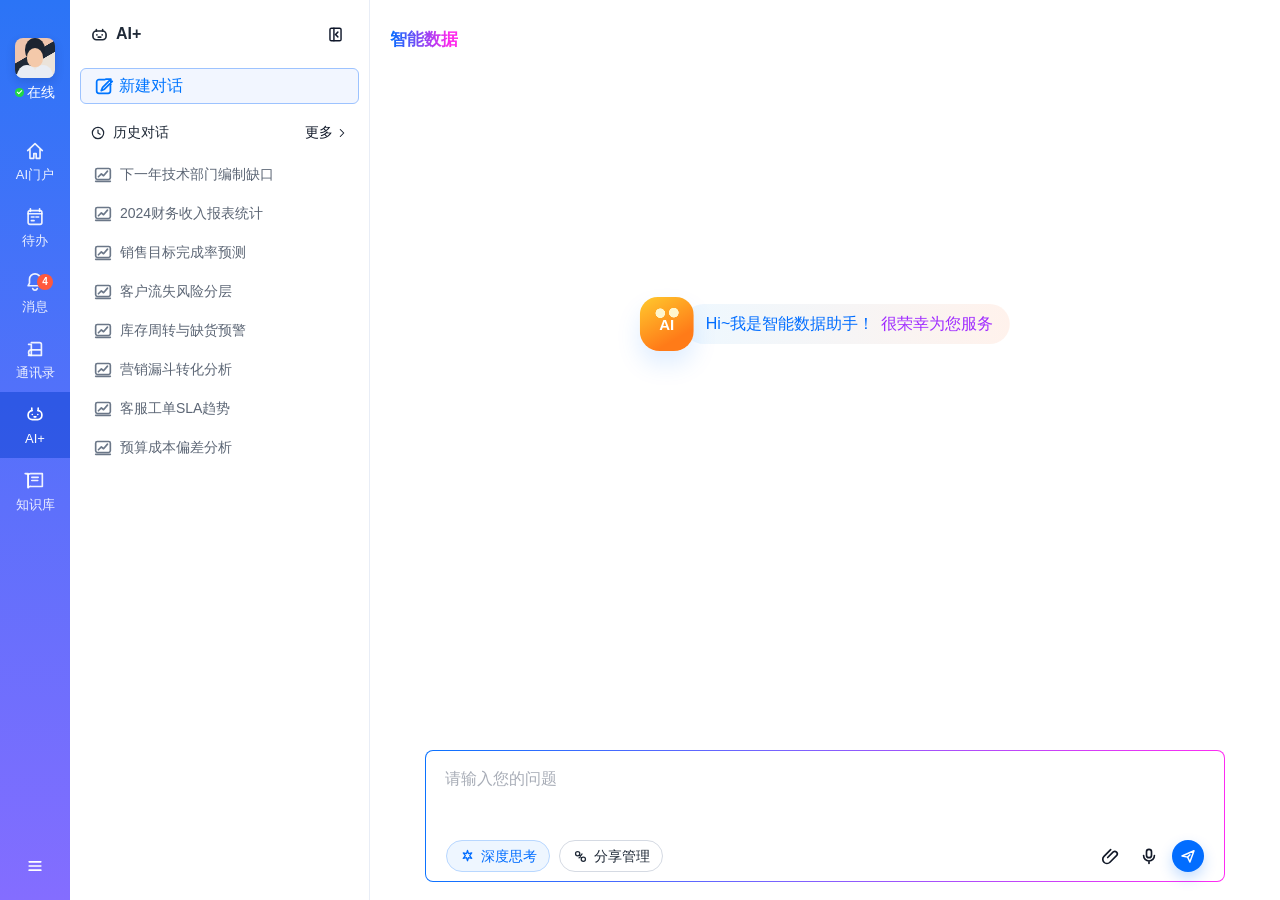
==== index.html @ 9df99fa8 "Add root thinking delay" ====
<!doctype html>
<html lang="zh-CN">
  <head>
    <meta charset="UTF-8" />
    <meta name="viewport" content="width=device-width, initial-scale=1.0" />
    <title>AI+ 智能数据</title>
    <link rel="stylesheet" href="./styles.css?v=20260727-5" />
  </head>
  <body>
    <div class="app">
      <aside class="rail" aria-label="主导航">
        <div class="profile">
          <div class="avatar">
            <span></span>
          </div>
          <div class="online"><i></i>在线</div>
        </div>

        <nav class="rail-nav">
          <a href="#" class="rail-item">
            <svg viewBox="0 0 24 24" aria-hidden="true">
              <path d="M4 11.5 12 4l8 7.5" />
              <path d="M6.5 10.5V20h4.2v-5.2h2.6V20h4.2v-9.5" />
            </svg>
            <span>AI门户</span>
          </a>
          <a href="#" class="rail-item">
            <svg viewBox="0 0 24 24" aria-hidden="true">
              <path d="M7 3v3M17 3v3M4.5 8.5h15" />
              <rect x="4.5" y="5" width="15" height="15" rx="2" />
              <path d="M8 12h3M13 12h3M8 16h3" />
            </svg>
            <span>待办</span>
          </a>
          <a href="#" class="rail-item has-badge">
            <svg viewBox="0 0 24 24" aria-hidden="true">
              <path d="M18 8a6 6 0 0 0-12 0v4.2L4.5 15h15L18 12.2V8Z" />
              <path d="M9.5 18a2.6 2.6 0 0 0 5 0" />
            </svg>
            <b>4</b>
            <span>消息</span>
          </a>
          <a href="#" class="rail-item">
            <svg viewBox="0 0 24 24" aria-hidden="true">
              <path d="M8 5h9a2 2 0 0 1 2 2v12H8a3 3 0 0 1 0-6h11" />
              <path d="M5 7h3v12H5" />
            </svg>
            <span>通讯录</span>
          </a>
          <a href="#" class="rail-item active">
            <svg viewBox="0 0 24 24" aria-hidden="true">
              <path d="M9 7.2a4.5 4.5 0 0 0-4.5 4.5v.8A4.5 4.5 0 0 0 9 17h6a4.5 4.5 0 0 0 4.5-4.5v-.8A4.5 4.5 0 0 0 15 7.2" />
              <path d="M8.5 6V4.5M15.5 6V4.5M9 11.5h.1M15 11.5h.1M11 14h2" />
            </svg>
            <span>AI+</span>
          </a>
          <a href="#" class="rail-item">
            <svg viewBox="0 0 24 24" aria-hidden="true">
              <path d="M4.5 5.2A3.2 3.2 0 0 1 7.7 4H20v14H7.7a3.2 3.2 0 0 0-3.2 1.2V5.2Z" />
              <path d="M4.5 5.2A3.2 3.2 0 0 0 1.3 4H4.5v15.2" />
              <path d="M8.5 8h7M8.5 11.5H15" />
            </svg>
            <span>知识库</span>
          </a>
        </nav>

        <button class="rail-menu" aria-label="更多菜单">
          <svg viewBox="0 0 24 24" aria-hidden="true">
            <path d="M5 7h14M5 12h14M5 17h14" />
          </svg>
        </button>
      </aside>

      <aside class="panel" aria-label="AI+ 历史对话">
        <header class="panel-header">
          <div class="brand">
            <svg viewBox="0 0 24 24" aria-hidden="true">
              <path d="M8.4 8.2V6.5M15.6 8.2V6.5" />
              <rect x="4.5" y="8" width="15" height="10" rx="4" />
              <path d="M9 12.5h.1M15 12.5h.1M10.5 15h3" />
            </svg>
            <span>AI+</span>
          </div>
          <button class="collapse" aria-label="收起侧栏">
            <svg viewBox="0 0 24 24" aria-hidden="true">
              <rect x="5" y="4" width="14" height="16" rx="1.8" />
              <path d="M10 4v16M15 9l-3 3 3 3" />
            </svg>
          </button>
        </header>

        <button class="new-chat" id="newChat">
          <svg viewBox="0 0 24 24" aria-hidden="true">
            <path d="M13 5H6.5A2.5 2.5 0 0 0 4 7.5v10A2.5 2.5 0 0 0 6.5 20h10a2.5 2.5 0 0 0 2.5-2.5V11" />
            <path d="M14 4.5h5.5V10M19 5l-8.5 8.5L9 17l3.5-1.5L21 7" />
          </svg>
          新建对话
        </button>

        <section class="history">
          <header>
            <div>
              <svg viewBox="0 0 24 24" aria-hidden="true">
                <circle cx="12" cy="12" r="8.5" />
                <path d="M12 7.5V12l3 2" />
              </svg>
              <span>历史对话</span>
            </div>
            <a href="#">更多<svg viewBox="0 0 24 24" aria-hidden="true"><path d="m9 6 6 6-6 6" /></svg></a>
          </header>
          <div class="history-list" id="historyList">
            <a href="#" class="history-item" data-query="下一年技术部门编制缺口预测">
              <svg viewBox="0 0 24 24" aria-hidden="true"><rect x="4" y="6" width="16" height="12" rx="1.8" /><path d="M7 15l3.2-3.1 2.4 2 4.3-5M4 20h16" /></svg>
              下一年技术部门编制缺口
            </a>
            <a href="#" class="history-item" data-query="2024财务收入报表统计">
              <svg viewBox="0 0 24 24" aria-hidden="true"><rect x="4" y="6" width="16" height="12" rx="1.8" /><path d="M7 15l3.2-3.1 2.4 2 4.3-5M4 20h16" /></svg>
              2024财务收入报表统计
            </a>
            <a href="#" class="history-item" data-query="销售目标完成率预测">
              <svg viewBox="0 0 24 24" aria-hidden="true"><rect x="4" y="6" width="16" height="12" rx="1.8" /><path d="M7 15l3.2-3.1 2.4 2 4.3-5M4 20h16" /></svg>
              销售目标完成率预测
            </a>
            <a href="#" class="history-item" data-query="客户流失风险分层">
              <svg viewBox="0 0 24 24" aria-hidden="true"><rect x="4" y="6" width="16" height="12" rx="1.8" /><path d="M7 15l3.2-3.1 2.4 2 4.3-5M4 20h16" /></svg>
              客户流失风险分层
            </a>
            <a href="#" class="history-item" data-query="库存周转与缺货预警">
              <svg viewBox="0 0 24 24" aria-hidden="true"><rect x="4" y="6" width="16" height="12" rx="1.8" /><path d="M7 15l3.2-3.1 2.4 2 4.3-5M4 20h16" /></svg>
              库存周转与缺货预警
            </a>
            <a href="#" class="history-item" data-query="营销漏斗转化分析">
              <svg viewBox="0 0 24 24" aria-hidden="true"><rect x="4" y="6" width="16" height="12" rx="1.8" /><path d="M7 15l3.2-3.1 2.4 2 4.3-5M4 20h16" /></svg>
              营销漏斗转化分析
            </a>
            <a href="#" class="history-item" data-query="客服工单SLA趋势">
              <svg viewBox="0 0 24 24" aria-hidden="true"><rect x="4" y="6" width="16" height="12" rx="1.8" /><path d="M7 15l3.2-3.1 2.4 2 4.3-5M4 20h16" /></svg>
              客服工单SLA趋势
            </a>
            <a href="#" class="history-item" data-query="预算成本偏差分析">
              <svg viewBox="0 0 24 24" aria-hidden="true"><rect x="4" y="6" width="16" height="12" rx="1.8" /><path d="M7 15l3.2-3.1 2.4 2 4.3-5M4 20h16" /></svg>
              预算成本偏差分析
            </a>
          </div>
        </section>
      </aside>

      <main class="main" id="main">
        <h1>智能数据</h1>

        <section class="greeting" id="greeting" aria-label="欢迎语">
          <div class="mascot">AI</div>
          <div class="greet-bubble">
            <span>Hi~我是智能数据助手！</span>
            <em>很荣幸为您服务</em>
          </div>
        </section>

        <section class="chat-view" id="chatView" aria-live="polite"></section>

        <section class="workspace" id="workspace" aria-label="对话区">
          <div class="search-panel" id="searchPanel" hidden>
            <header>
              <span>相关问题</span>
              <small>选择一个问题开始分析</small>
            </header>
            <div class="search-results" id="searchResults"></div>
          </div>

          <form class="composer" id="composerForm">
            <textarea id="questionInput" aria-label="输入您的问题" placeholder="请输入您的问题"></textarea>
            <div class="composer-footer">
              <div class="mode-group">
                <button type="button" class="pill active-pill">
                  <svg viewBox="0 0 24 24" aria-hidden="true">
                    <path d="M12 3.5 13.4 8l4.6-1-3 3.8 3 3.8-4.6-1L12 18l-1.4-4.4-4.6 1 3-3.8-3-3.8 4.6 1L12 3.5Z" />
                  </svg>
                  深度思考
                </button>
                <button type="button" class="pill">
                  <svg viewBox="0 0 24 24" aria-hidden="true">
                    <circle cx="8" cy="8" r="3" />
                    <circle cx="16" cy="16" r="3" />
                    <path d="M10.4 10.3 13.6 13.7M14.2 8.4 10 14" />
                  </svg>
                  分享管理
                </button>
              </div>
              <div class="action-group">
                <button type="button" class="icon-button" title="添加附件" aria-label="添加附件">
                  <svg viewBox="0 0 24 24" aria-hidden="true">
                    <path d="m9.2 13.8 6.7-6.7a3 3 0 0 1 4.2 4.2l-8.2 8.2a5 5 0 0 1-7.1-7.1l8-8" />
                  </svg>
                </button>
                <button type="button" class="icon-button" title="语音输入" aria-label="语音输入">
                  <svg viewBox="0 0 24 24" aria-hidden="true">
                    <rect x="9" y="4" width="6" height="10" rx="3" />
                    <path d="M5.5 11.5a6.5 6.5 0 0 0 13 0M12 18v3" />
                  </svg>
                </button>
                <button type="submit" class="send" id="sendButton" title="发送" aria-label="发送">
                  <svg viewBox="0 0 24 24" aria-hidden="true">
                    <path d="m4 12 16-7-5.5 15-3-6.5L4 12Z" />
                    <path d="m11.5 13.5 3-3" />
                  </svg>
                </button>
              </div>
            </div>
          </form>
        </section>
      </main>
    </div>

    <script>
      window.aiDemoThinkingEnabled = true;
      window.aiDemoThinkingMinMs = 5000;
      window.aiDemoThinkingMaxMs = 15000;
    </script>
    <script src="./script.js?v=20260728-thinking"></script>
  </body>
</html>
---- styles.css ----
:root {
  --blue: #0877ff;
  --blue-strong: #026dff;
  --teal: #19c5c7;
  --ink: #111827;
  --muted: #667085;
  --line: #e8edf6;
  --soft: #f4f6fa;
  --panel: #ffffff;
}

* {
  box-sizing: border-box;
}

html,
body {
  width: 100%;
  min-width: 320px;
  height: 100%;
  margin: 0;
}

body {
  color: var(--ink);
  font-family:
    "Microsoft YaHei",
    "PingFang SC",
    "Helvetica Neue",
    Arial,
    sans-serif;
  background: #ffffff;
}

button,
a,
textarea {
  font: inherit;
}

button,
a {
  -webkit-tap-highlight-color: transparent;
}

button {
  border: 0;
  cursor: pointer;
}

a {
  color: inherit;
  text-decoration: none;
}

svg {
  width: 20px;
  height: 20px;
  display: block;
  fill: none;
  stroke: currentColor;
  stroke-width: 2;
  stroke-linecap: round;
  stroke-linejoin: round;
}

.app {
  width: 100%;
  height: 100vh;
  min-height: 720px;
  display: flex;
  overflow: hidden;
  background: #ffffff;
}

.rail {
  width: 70px;
  height: 100%;
  flex: 0 0 70px;
  display: flex;
  flex-direction: column;
  align-items: center;
  position: relative;
  color: #ffffff;
  background: linear-gradient(180deg, #2b74f6 0%, #846dff 100%);
}

.profile {
  width: 100%;
  padding-top: 38px;
  display: grid;
  justify-items: center;
  gap: 4px;
}

.avatar {
  width: 40px;
  height: 40px;
  border-radius: 8px;
  overflow: hidden;
  position: relative;
  background:
    radial-gradient(circle at 50% 28%, #ffe2c8 0 13%, transparent 14%),
    radial-gradient(circle at 50% 36%, #20222a 0 19%, transparent 20%),
    linear-gradient(150deg, #f0c5ad 0 40%, #1f2937 41% 58%, #ebe3da 59% 100%);
  box-shadow: 0 4px 10px rgba(2, 24, 72, 0.16);
}

.avatar span {
  width: 16px;
  height: 19px;
  border-radius: 50% 50% 45% 45%;
  display: block;
  position: absolute;
  left: 12px;
  top: 10px;
  background: #f4c9aa;
  box-shadow:
    0 -8px 0 2px #1d2430,
    -8px 19px 0 2px #e9edf4,
    8px 19px 0 2px #e9edf4;
}

.online {
  min-width: 48px;
  display: flex;
  align-items: center;
  justify-content: center;
  gap: 3px;
  font-size: 14px;
  line-height: 20px;
}

.online i {
  width: 9px;
  height: 9px;
  border-radius: 50%;
  display: inline-block;
  background: #20d844;
  position: relative;
}

.online i::after {
  content: "";
  width: 4px;
  height: 2px;
  border-left: 1.5px solid #ffffff;
  border-bottom: 1.5px solid #ffffff;
  position: absolute;
  left: 2px;
  top: 2.5px;
  transform: rotate(-45deg);
}

.rail-nav {
  width: 100%;
  margin-top: 26px;
}

.rail-item {
  width: 70px;
  height: 66px;
  display: flex;
  flex-direction: column;
  align-items: center;
  justify-content: center;
  gap: 4px;
  position: relative;
  color: rgba(255, 255, 255, 0.9);
  font-size: 13px;
  line-height: 17px;
}

.rail-item svg {
  width: 22px;
  height: 22px;
  stroke-width: 1.8;
}

.rail-item.active {
  color: #ffffff;
  background: rgba(18, 71, 214, 0.56);
}

.rail-item b {
  min-width: 16px;
  height: 16px;
  padding: 0 4px;
  border-radius: 999px;
  display: grid;
  place-items: center;
  position: absolute;
  top: 14px;
  right: 17px;
  color: #ffffff;
  font-size: 10px;
  line-height: 16px;
  background: #ff593d;
}

.rail-menu {
  width: 42px;
  height: 42px;
  margin-top: auto;
  margin-bottom: 13px;
  display: grid;
  place-items: center;
  color: #ffffff;
  background: transparent;
  border-radius: 10px;
}

.rail-menu:hover {
  background: rgba(255, 255, 255, 0.12);
}

.panel {
  width: 300px;
  height: 100%;
  flex: 0 0 300px;
  color: #1f2937;
  background: var(--panel);
  border-right: 1px solid var(--line);
}

.panel-header {
  height: 68px;
  padding: 0 19px;
  display: flex;
  align-items: center;
  justify-content: space-between;
}

.brand {
  display: flex;
  align-items: center;
  gap: 6px;
  font-size: 16px;
  font-weight: 600;
}

.brand svg {
  width: 21px;
  height: 21px;
  stroke-width: 1.9;
}

.collapse {
  width: 30px;
  height: 30px;
  display: grid;
  place-items: center;
  color: #0f172a;
  background: transparent;
  border-radius: 7px;
}

.collapse:hover {
  background: #f4f7fb;
}

.collapse svg {
  width: 19px;
  height: 19px;
  stroke-width: 1.8;
}

.new-chat {
  width: calc(100% - 20px);
  height: 36px;
  margin: 0 10px 16px;
  padding: 0 12px;
  display: flex;
  align-items: center;
  gap: 4px;
  color: #0075ff;
  background: #f2f6ff;
  border: 1px solid #9dc3ff;
  border-radius: 6px;
  text-align: left;
}

.new-chat svg {
  width: 22px;
  height: 22px;
  stroke-width: 1.9;
}

.feature-list {
  padding: 0 10px 15px;
}

.feature-item,
.history-item {
  min-height: 38px;
  padding: 0 12px;
  display: flex;
  align-items: center;
  gap: 6px;
  color: #202938;
  border-radius: 7px;
  font-size: 14px;
  line-height: 20px;
}

.feature-item + .feature-item {
  margin-top: 1px;
}

.feature-item svg,
.history-item svg {
  width: 22px;
  height: 22px;
  flex: 0 0 22px;
  color: #1f2937;
  stroke-width: 1.8;
}

.feature-item.selected {
  background: #eef0f5;
}

.history {
  height: calc(100% - 118px);
  padding: 0 10px 0;
  overflow: hidden;
}

.history header {
  height: 25px;
  margin: 0 10px 10px;
  display: flex;
  align-items: center;
  justify-content: space-between;
  font-size: 14px;
}

.history header div,
.history header a {
  display: flex;
  align-items: center;
  gap: 7px;
}

.history header svg {
  width: 16px;
  height: 16px;
  stroke-width: 1.8;
}

.history header a {
  gap: 2px;
  color: #101828;
}

.history header a svg {
  width: 14px;
  height: 14px;
}

.history-item {
  min-height: 38px;
  color: #5c6675;
}

.history-item span {
  min-width: 0;
  overflow: hidden;
  text-overflow: ellipsis;
  white-space: nowrap;
}

.history-list {
  height: calc(100% - 35px);
  display: grid;
  align-content: start;
  gap: 1px;
  overflow: auto;
  padding-right: 2px;
}

.history-item svg {
  color: #6b7788;
}

.history-item:hover,
.feature-item:hover {
  background: #f4f6fa;
}

.history-item.active {
  color: #202938;
  background: #eef0f5;
}

.history-item.active svg {
  color: #1f2937;
}

.main {
  min-width: 0;
  flex: 1;
  height: 100%;
  position: relative;
  overflow: hidden;
  background: #ffffff;
}

.main.has-answer {
  overflow-y: auto;
}

.main h1 {
  margin: 28px 0 0 20px;
  display: inline-block;
  font-size: 17px;
  font-weight: 600;
  line-height: 24px;
  letter-spacing: 0;
  color: transparent;
  background: linear-gradient(90deg, #006dff 0%, #ff28ec 88%);
  background-clip: text;
  -webkit-background-clip: text;
}

.greeting {
  width: max-content;
  max-width: min(92%, 560px);
  height: 58px;
  display: flex;
  align-items: center;
  justify-content: center;
  position: absolute;
  left: 50%;
  top: 36%;
  transform: translate(-50%, -50%);
}

.has-answer .greeting {
  display: none;
}

.mascot {
  width: 54px;
  height: 54px;
  margin-right: -10px;
  display: grid;
  place-items: center;
  z-index: 1;
  color: #ffffff;
  font-size: 15px;
  font-weight: 800;
  letter-spacing: 0;
  border-radius: 18px 18px 20px 20px;
  background:
    radial-gradient(circle at 38% 30%, #fff6ce 0 9%, transparent 10%),
    radial-gradient(circle at 63% 29%, #fff6ce 0 9%, transparent 10%),
    linear-gradient(150deg, #ffca2e 0%, #ff7b18 74%);
  box-shadow: 0 13px 24px rgba(0, 117, 255, 0.13);
}

.greet-bubble {
  height: 40px;
  padding: 0 17px 0 22px;
  display: flex;
  align-items: center;
  white-space: nowrap;
  color: #006dff;
  font-size: 16px;
  line-height: 40px;
  border-radius: 999px;
  background: linear-gradient(90deg, #eef8ff 0%, #fff2ec 100%);
}

.greet-bubble span {
  color: #006dff;
}

.greet-bubble em {
  margin-left: 7px;
  font-style: normal;
  color: #a02cff;
}

.workspace {
  width: min(800px, calc(100% - 64px));
  position: absolute;
  left: 50%;
  bottom: 18px;
  transform: translateX(-50%);
}

.has-answer .workspace {
  position: relative;
  left: auto;
  bottom: auto;
  transform: none;
  margin: 24px auto 18px;
}

.composer {
  height: 132px;
  padding: 1px;
  border-radius: 8px;
  background: linear-gradient(92deg, #0a72ff 0%, #7a63ff 45%, #ff2bf3 100%);
}

.has-answer .composer {
  background: #d8dee8;
}

.composer textarea {
  width: 100%;
  height: 80px;
  padding: 16px 19px 5px;
  display: block;
  color: #1f2937;
  font-size: 16px;
  line-height: 24px;
  resize: none;
  outline: none;
  border: 0;
  border-radius: 7px 7px 0 0;
  background: #ffffff;
}

.composer textarea::placeholder {
  color: #a8adb7;
}

.composer-footer {
  height: 50px;
  padding: 0 20px;
  display: flex;
  align-items: center;
  justify-content: space-between;
  background: #ffffff;
  border-radius: 0 0 7px 7px;
}

.mode-group,
.action-group {
  display: flex;
  align-items: center;
}

.mode-group {
  gap: 9px;
}

.action-group {
  gap: 15px;
}

.pill {
  height: 32px;
  padding: 0 12px;
  display: inline-flex;
  align-items: center;
  gap: 5px;
  color: #1f2937;
  font-size: 14px;
  line-height: 30px;
  background: #ffffff;
  border: 1px solid #d5dae3;
  border-radius: 999px;
}

.pill svg {
  width: 17px;
  height: 17px;
  stroke-width: 1.8;
}

.active-pill {
  color: var(--blue-strong);
  background: #eef6ff;
  border-color: #b8d7ff;
}

.icon-button,
.send {
  display: grid;
  place-items: center;
  color: #111827;
  background: transparent;
}

.icon-button {
  width: 24px;
  height: 24px;
}

.icon-button svg {
  width: 20px;
  height: 20px;
  stroke-width: 2;
}

.send {
  width: 32px;
  height: 32px;
  color: #ffffff;
  border-radius: 50%;
  background: var(--blue-strong);
  box-shadow: 0 6px 14px rgba(0, 111, 255, 0.24);
}

.send.is-muted {
  background: #d7d7d7;
  box-shadow: none;
}

.send svg {
  width: 18px;
  height: 18px;
  stroke-width: 2;
}

.search-panel {
  margin-bottom: 12px;
  padding: 14px 16px;
  background: #ffffff;
  border: 1px solid #dfe5ef;
  border-radius: 8px;
  box-shadow: 0 8px 24px rgba(15, 23, 42, 0.11);
}

.search-panel header {
  display: flex;
  align-items: center;
  justify-content: space-between;
  gap: 16px;
  margin-bottom: 10px;
}

.search-panel header span {
  font-size: 15px;
  font-weight: 600;
}

.search-panel header small {
  color: var(--muted);
  font-size: 13px;
}

.search-results {
  display: grid;
  gap: 8px;
}

.search-option {
  width: 100%;
  min-height: 56px;
  padding: 9px 12px;
  display: grid;
  gap: 4px;
  color: #263244;
  text-align: left;
  background: #f9fbfe;
  border: 1px solid transparent;
  border-radius: 7px;
}

.search-option:hover {
  color: var(--blue);
  background: #f2f7ff;
  border-color: #bcd8ff;
}

.search-option span {
  font-size: 15px;
  line-height: 22px;
}

.search-option small {
  color: #7b8494;
  font-size: 12px;
  line-height: 18px;
}

.chat-view {
  width: min(800px, calc(100% - 64px));
  margin: 7px auto 0;
  display: none;
}

.has-answer .chat-view {
  display: block;
}

.answer-page {
  padding-top: 6px;
}

.answer-page + .answer-page {
  margin-top: 32px;
  padding-top: 30px;
  border-top: 1px solid #edf1f7;
}

.query-row {
  min-height: 42px;
  display: flex;
  justify-content: flex-end;
  margin-bottom: 38px;
}

.user-query {
  max-width: 520px;
  padding: 10px 16px;
  color: #1f2937;
  font-size: 16px;
  line-height: 22px;
  background: #f1f3f7;
  border-radius: 8px;
}

.thinking-page .query-row {
  margin-bottom: 18px;
}

.thinking-card {
  width: min(640px, 100%);
  padding: 18px 20px;
  color: #344054;
  background: #f8fbff;
  border: 1px solid #dbe7ff;
  border-radius: 8px;
}

.thinking-title {
  display: flex;
  align-items: center;
  gap: 6px;
  color: #0f172a;
  font-size: 16px;
  font-weight: 500;
  line-height: 24px;
}

.thinking-title i {
  width: 6px;
  height: 6px;
  display: inline-block;
  background: var(--blue);
  border-radius: 50%;
  animation: thinkingPulse 1.1s infinite ease-in-out;
}

.thinking-title i:nth-of-type(2) {
  animation-delay: 0.16s;
}

.thinking-title i:nth-of-type(3) {
  animation-delay: 0.32s;
}

.thinking-card ol {
  margin: 12px 0 0;
  padding-left: 20px;
}

.thinking-card li {
  color: #526071;
  font-size: 14px;
  line-height: 1.7;
}

@keyframes thinkingPulse {
  0%,
  80%,
  100% {
    opacity: 0.35;
    transform: translateY(0);
  }

  40% {
    opacity: 1;
    transform: translateY(-2px);
  }
}

.answer-content {
  color: #101828;
}

.answer-content h2 {
  margin: 0 0 22px;
  font-size: 18px;
  font-weight: 500;
  line-height: 28px;
  letter-spacing: 0;
}

.meta-row {
  display: flex;
  flex-wrap: wrap;
  align-items: center;
  gap: 36px;
  color: #344054;
  font-size: 15px;
  line-height: 22px;
}

.meta-row strong {
  color: #0f172a;
  font-weight: 600;
}

.answer-divider {
  height: 1px;
  margin: 18px 0 17px;
  background: #d7dde8;
}

.answer-content h3 {
  margin: 20px 0 10px;
  font-size: 16px;
  font-weight: 600;
  line-height: 24px;
  letter-spacing: 0;
}

.answer-content p,
.answer-content li {
  color: #111827;
  font-size: 16px;
  line-height: 1.65;
}

.answer-content p {
  margin: 0;
}

.answer-content ul {
  margin: 0;
  padding-left: 20px;
}

.answer-content li + li {
  margin-top: 8px;
}

.chart-card {
  overflow: hidden;
  background: #ffffff;
  border: 1px solid #e5eaf2;
  border-radius: 6px;
}

.chart-toolbar {
  height: 38px;
  padding: 0 11px;
  display: flex;
  align-items: center;
  justify-content: space-between;
  background: #f5f7fb;
}

.chart-tabs {
  display: flex;
  align-items: center;
  gap: 7px;
}

.chart-tab,
.chart-expand {
  width: 22px;
  height: 22px;
  display: grid;
  place-items: center;
  color: #111827;
  background: transparent;
  border-radius: 4px;
}

.chart-tab:hover,
.chart-tab.active {
  color: var(--blue);
  background: #e8f1ff;
}

.chart-tab svg,
.chart-expand svg {
  width: 18px;
  height: 18px;
  stroke-width: 1.8;
}

.chart-body {
  height: 286px;
  padding: 22px 22px 18px 20px;
  background: #ffffff;
}

.metric-grid {
  margin: 18px 0 18px;
  display: grid;
  grid-template-columns: repeat(4, minmax(0, 1fr));
  gap: 10px;
}

.metric-card {
  min-height: 74px;
  padding: 12px 13px;
  display: grid;
  align-content: center;
  gap: 3px;
  background: #f8fbff;
  border: 1px solid #e7edf6;
  border-radius: 7px;
}

.metric-card span {
  color: #667085;
  font-size: 13px;
  line-height: 18px;
}

.metric-card strong {
  color: #0f172a;
  font-size: 22px;
  font-weight: 600;
  line-height: 26px;
}

.metric-card em {
  min-width: 0;
  overflow: hidden;
  color: #7a8494;
  font-size: 12px;
  font-style: normal;
  line-height: 16px;
  text-overflow: ellipsis;
  white-space: nowrap;
}

.bar-chart {
  height: 100%;
  display: grid;
  grid-template-columns: 38px 1fr;
}

.y-axis {
  height: 214px;
  display: flex;
  flex-direction: column;
  justify-content: space-between;
  color: #667085;
  font-size: 13px;
  font-weight: 400;
  line-height: 16px;
  text-align: right;
  padding-right: 9px;
}

.bar-plot {
  height: 214px;
  position: relative;
  border-left: 1px solid #e6eaf0;
  border-bottom: 1px solid #e6eaf0;
}

.bar-plot > i {
  height: 1px;
  display: block;
  position: absolute;
  left: 0;
  right: 0;
  background: repeating-linear-gradient(90deg, #e5e8ee 0 4px, transparent 4px 8px);
}

.bar-plot > i:nth-child(1) {
  top: 0;
}

.bar-plot > i:nth-child(2) {
  top: 25%;
}

.bar-plot > i:nth-child(3) {
  top: 50%;
}

.bar-plot > i:nth-child(4) {
  top: 75%;
}

.bar-plot > i:nth-child(5) {
  top: 100%;
}

.bars {
  height: 100%;
  display: grid;
  grid-template-columns: repeat(var(--items, 12), minmax(24px, 1fr));
  align-items: end;
  gap: clamp(8px, 1.15vw, 19px);
  padding: 0 15px;
  position: relative;
  z-index: 1;
}

.bar-item {
  height: 100%;
  min-width: 0;
  display: grid;
  align-items: end;
  justify-items: center;
  grid-template-rows: 1fr 28px;
}

.bar {
  width: 20px;
  min-height: 8px;
  border-radius: 10px 10px 0 0;
}

.bar.teal {
  background: var(--teal);
}

.bar.blue {
  background: var(--blue);
}

.bar-item span {
  color: #5b6472;
  font-size: 13px;
  font-weight: 400;
  line-height: 20px;
  white-space: nowrap;
}

.line-chart,
.line-chart svg {
  width: 100%;
  height: 100%;
}

.line-chart .grid path {
  stroke: #e7ebf2;
  stroke-dasharray: 5 5;
  stroke-width: 1;
}

.line-path {
  fill: none;
  stroke: var(--blue);
  stroke-width: 3;
}

.area-fill {
  fill: rgba(8, 119, 255, 0.12);
  stroke: none;
}

.line-dot {
  fill: #ffffff;
  stroke: var(--teal);
  stroke-width: 3;
}

.line-chart text {
  fill: #667085;
  stroke: none;
  font-size: 12px;
  font-weight: 400;
}

.pie-chart {
  height: 100%;
  display: grid;
  grid-template-columns: 230px 1fr;
  align-items: center;
  gap: 34px;
}

.pie {
  width: 184px;
  height: 184px;
  justify-self: center;
  border-radius: 50%;
  box-shadow: inset 0 0 0 26px #ffffff, 0 10px 24px rgba(15, 23, 42, 0.08);
}

.pie-legend {
  display: grid;
  grid-template-columns: repeat(2, minmax(0, 1fr));
  align-content: center;
  gap: 9px 18px;
  max-height: 100%;
  overflow: auto;
}

.pie-legend div {
  display: grid;
  grid-template-columns: 12px 1fr auto;
  align-items: center;
  gap: 10px;
  color: #344054;
  font-size: 13px;
}

.pie-legend i {
  width: 12px;
  height: 12px;
  border-radius: 3px;
}

.pie-legend strong {
  color: #111827;
  font-weight: 500;
}

.radar-chart {
  height: 100%;
  display: grid;
  grid-template-columns: 310px 1fr;
  align-items: center;
  gap: 24px;
}

.radar-chart svg {
  width: 250px;
  height: 250px;
  justify-self: center;
}

.radar-grid circle,
.radar-grid line {
  fill: none;
  stroke: #dfe6f0;
  stroke-width: 1;
}

.radar-grid text {
  fill: #667085;
  stroke: none;
  font-size: 10.5px;
  font-weight: 400;
}

.radar-area {
  fill: rgba(8, 119, 255, 0.16);
  stroke: #0877ff;
  stroke-width: 2.5;
}

.radar-legend {
  display: grid;
  grid-template-columns: repeat(2, minmax(0, 1fr));
  gap: 10px 18px;
}

.radar-legend div {
  min-height: 30px;
  display: flex;
  align-items: center;
  justify-content: space-between;
  gap: 12px;
  color: #344054;
  font-size: 13px;
  border-bottom: 1px solid #eef2f7;
}

.radar-legend span {
  min-width: 0;
  overflow: hidden;
  text-overflow: ellipsis;
  white-space: nowrap;
}

.radar-legend strong {
  color: #0f172a;
  font-size: 14px;
  font-weight: 500;
}

.data-table {
  height: 100%;
  overflow: auto;
}

.data-table table {
  width: 100%;
  border-collapse: collapse;
  font-size: 14px;
}

.data-table th,
.data-table td {
  padding: 10px 12px;
  text-align: left;
  border-bottom: 1px solid #eef1f6;
}

.data-table th {
  color: #344054;
  background: #f8fafc;
  font-weight: 500;
}

.data-table td {
  color: #1f2937;
}

.guess-panel {
  margin-top: 18px;
  padding: 14px 0 2px;
}

.guess-panel header {
  margin-bottom: 10px;
  color: #344054;
  font-size: 15px;
  font-weight: 600;
}

.guess-list {
  display: flex;
  flex-wrap: wrap;
  gap: 10px;
}

.guess-item {
  min-height: 34px;
  padding: 0 13px;
  color: #006dff;
  background: #f3f8ff;
  border: 1px solid #bfd9ff;
  border-radius: 999px;
  font-size: 14px;
}

.guess-item:hover {
  background: #e9f3ff;
  border-color: #8abfff;
}

.response-actions {
  min-height: 42px;
  margin-top: 14px;
  display: flex;
  align-items: center;
  gap: 12px;
  color: #667085;
}

.response-action {
  width: 22px;
  height: 22px;
  display: grid;
  place-items: center;
  color: #667085;
  background: transparent;
  border-radius: 5px;
}

.response-action:hover {
  color: var(--blue);
  background: #eef6ff;
}

.response-action svg {
  width: 22px;
  height: 22px;
  stroke-width: 1.8;
}

.action-separator {
  width: 1px;
  height: 18px;
  background: #d9dee8;
}

.share-timed {
  height: 28px;
  display: inline-flex;
  align-items: center;
  gap: 4px;
  color: #667085;
  background: transparent;
}

.share-timed svg {
  width: 18px;
  height: 18px;
  stroke-width: 1.8;
}

@media (max-width: 1100px) {
  .panel {
    width: 272px;
    flex-basis: 272px;
  }

  .workspace,
  .chat-view {
    width: min(760px, calc(100% - 44px));
  }
}

@media (max-width: 860px) {
  .app {
    min-height: 640px;
  }

  .panel {
    display: none;
  }

  .main h1 {
    margin-left: 18px;
  }

  .greeting {
    top: 30%;
  }

  .workspace,
  .chat-view {
    width: calc(100% - 32px);
  }

  .meta-row {
    gap: 10px 18px;
  }

  .metric-grid {
    grid-template-columns: repeat(2, minmax(0, 1fr));
  }
}

@media (max-width: 600px) {
  .rail {
    width: 58px;
    flex-basis: 58px;
  }

  .rail-item {
    width: 58px;
    font-size: 12px;
  }

  .rail-item b {
    right: 10px;
  }

  .greeting {
    width: calc(100% - 22px);
    max-width: none;
  }

  .greet-bubble {
    max-width: calc(100% - 40px);
    overflow: hidden;
    font-size: 14px;
    text-overflow: ellipsis;
  }

  .composer-footer {
    padding: 0 12px;
  }

  .pill {
    width: 32px;
    padding: 0;
    justify-content: center;
    font-size: 0;
  }

  .pill svg {
    margin: 0;
  }

  .action-group {
    gap: 10px;
  }

  .search-panel header {
    display: grid;
    gap: 2px;
  }

  .query-row {
    margin-bottom: 24px;
  }

  .answer-content h2 {
    font-size: 17px;
  }

  .answer-content p,
  .answer-content li {
    font-size: 14px;
  }

  .chart-body {
    height: 256px;
    padding: 18px 12px 12px;
  }

  .bars {
    grid-template-columns: repeat(12, minmax(18px, 1fr));
    gap: 7px;
    padding: 0 6px;
  }

  .bar {
    width: 14px;
  }

  .bar-item span {
    font-size: 11px;
  }

  .pie-chart {
    grid-template-columns: 1fr;
    gap: 16px;
  }

  .radar-chart {
    grid-template-columns: 1fr;
    gap: 10px;
  }

  .radar-chart svg {
    width: 210px;
    height: 210px;
  }

  .radar-legend {
    grid-template-columns: 1fr;
  }

  .pie {
    width: 132px;
    height: 132px;
    box-shadow: inset 0 0 0 20px #ffffff, 0 10px 24px rgba(15, 23, 42, 0.08);
  }
}
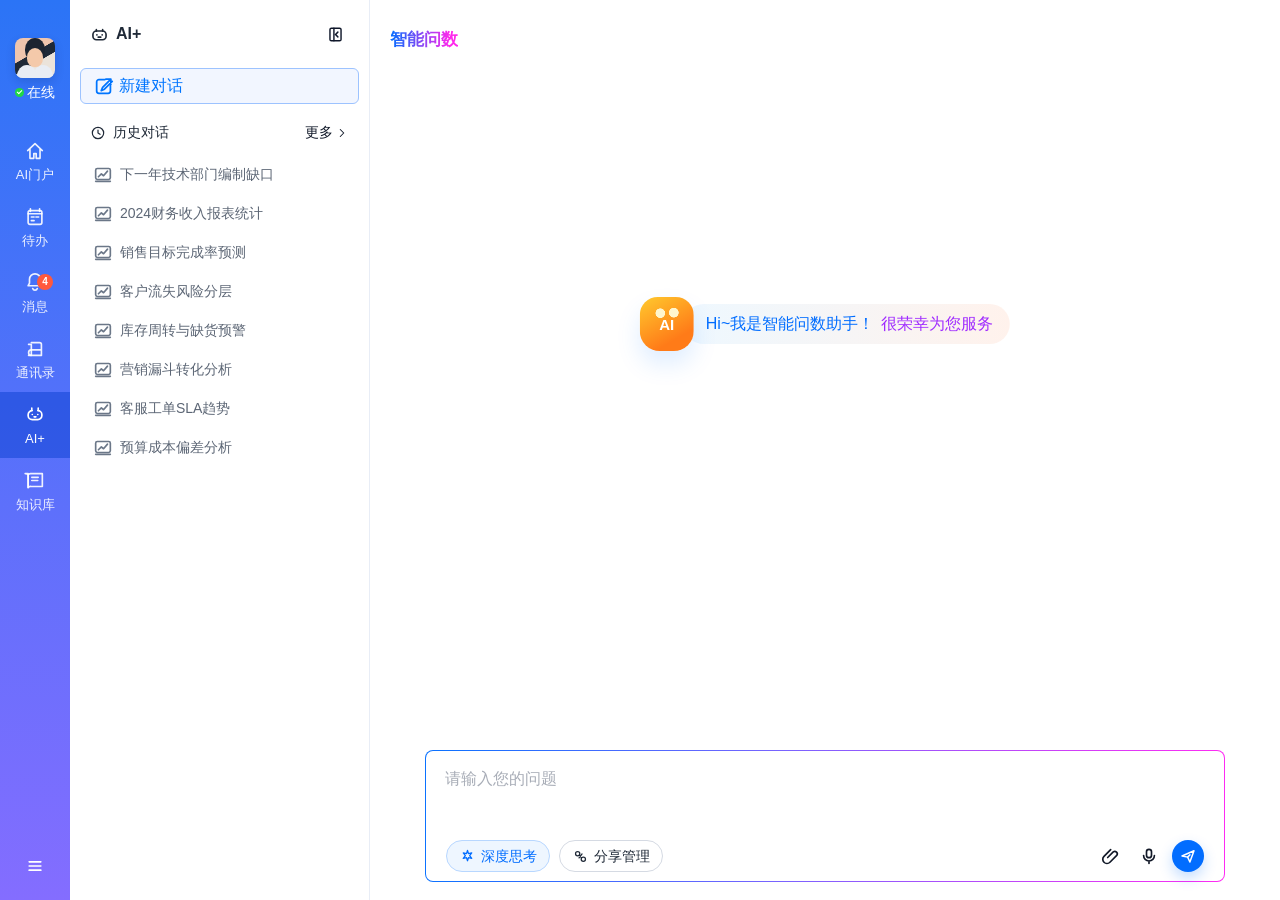
==== commit f91b70d3: "Rename standard title to smart query" ====
--- a/index.html
+++ b/index.html
@@ -3,8 +3,8 @@
   <head>
     <meta charset="UTF-8" />
     <meta name="viewport" content="width=device-width, initial-scale=1.0" />
-    <title>AI+ 智能数据</title>
-    <link rel="stylesheet" href="./styles.css?v=20260727-5" />
+    <title>AI+ 智能问数</title>
+    <link rel="stylesheet" href="./styles.css?v=20260728-thinking" />
   </head>
   <body>
     <div class="app">
@@ -146,12 +146,12 @@
       </aside>
 
       <main class="main" id="main">
-        <h1>智能数据</h1>
+        <h1>智能问数</h1>
 
         <section class="greeting" id="greeting" aria-label="欢迎语">
           <div class="mascot">AI</div>
           <div class="greet-bubble">
-            <span>Hi~我是智能数据助手！</span>
+            <span>Hi~我是智能问数助手！</span>
             <em>很荣幸为您服务</em>
           </div>
         </section>
@@ -213,9 +213,9 @@
 
     <script>
       window.aiDemoThinkingEnabled = true;
-      window.aiDemoThinkingMinMs = 5000;
-      window.aiDemoThinkingMaxMs = 15000;
+      window.aiDemoThinkingMinMs = 3000;
+      window.aiDemoThinkingMaxMs = 6000;
     </script>
-    <script src="./script.js?v=20260728-thinking"></script>
+    <script src="./script.js?v=20260728-thinking-36"></script>
   </body>
 </html>
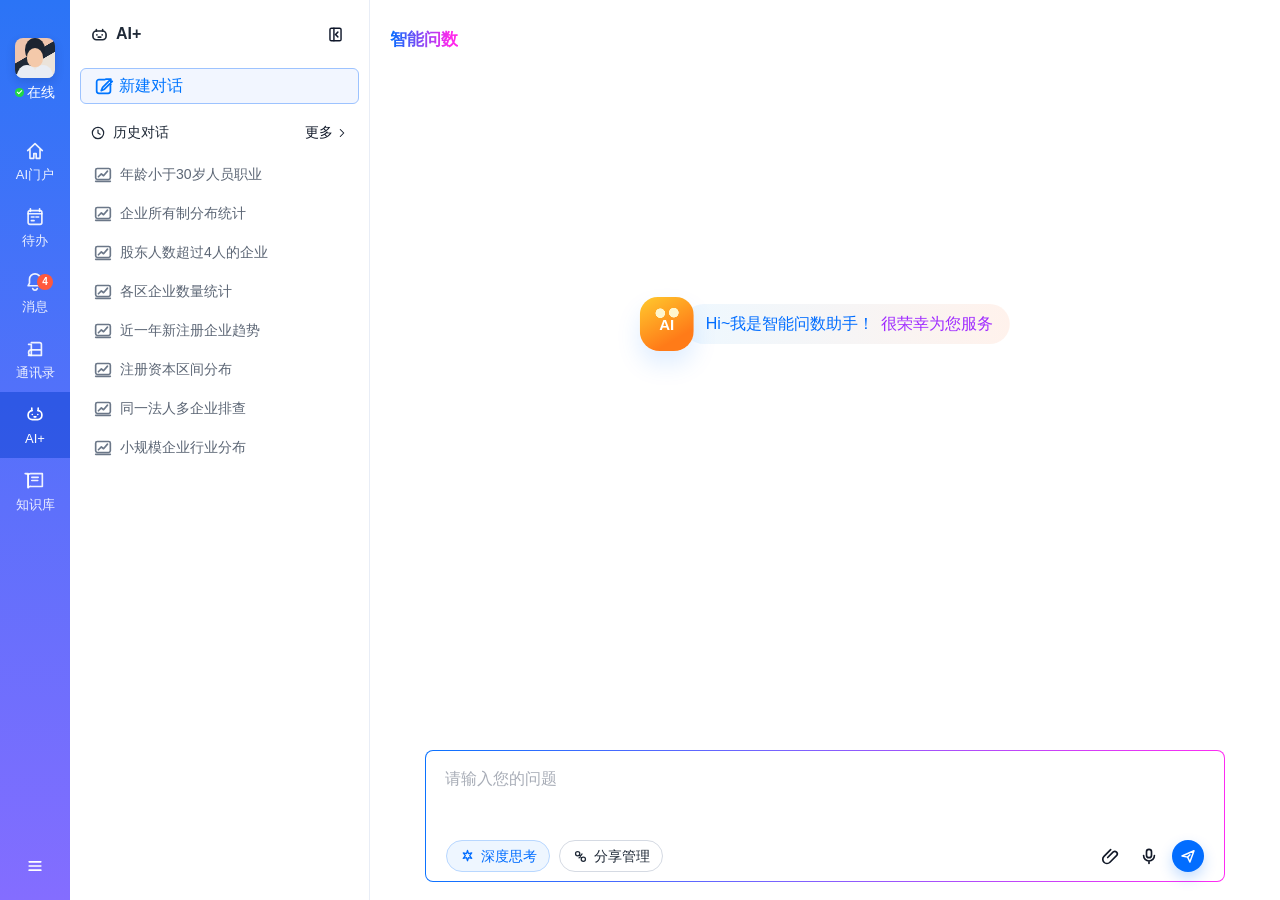
==== commit 2916866c: "Replace standard demo cases" ====
--- a/index.html
+++ b/index.html
@@ -109,37 +109,37 @@
             <a href="#">更多<svg viewBox="0 0 24 24" aria-hidden="true"><path d="m9 6 6 6-6 6" /></svg></a>
           </header>
           <div class="history-list" id="historyList">
-            <a href="#" class="history-item" data-query="下一年技术部门编制缺口预测">
-              <svg viewBox="0 0 24 24" aria-hidden="true"><rect x="4" y="6" width="16" height="12" rx="1.8" /><path d="M7 15l3.2-3.1 2.4 2 4.3-5M4 20h16" /></svg>
-              下一年技术部门编制缺口
-            </a>
-            <a href="#" class="history-item" data-query="2024财务收入报表统计">
-              <svg viewBox="0 0 24 24" aria-hidden="true"><rect x="4" y="6" width="16" height="12" rx="1.8" /><path d="M7 15l3.2-3.1 2.4 2 4.3-5M4 20h16" /></svg>
-              2024财务收入报表统计
-            </a>
-            <a href="#" class="history-item" data-query="销售目标完成率预测">
-              <svg viewBox="0 0 24 24" aria-hidden="true"><rect x="4" y="6" width="16" height="12" rx="1.8" /><path d="M7 15l3.2-3.1 2.4 2 4.3-5M4 20h16" /></svg>
-              销售目标完成率预测
-            </a>
-            <a href="#" class="history-item" data-query="客户流失风险分层">
-              <svg viewBox="0 0 24 24" aria-hidden="true"><rect x="4" y="6" width="16" height="12" rx="1.8" /><path d="M7 15l3.2-3.1 2.4 2 4.3-5M4 20h16" /></svg>
-              客户流失风险分层
-            </a>
-            <a href="#" class="history-item" data-query="库存周转与缺货预警">
-              <svg viewBox="0 0 24 24" aria-hidden="true"><rect x="4" y="6" width="16" height="12" rx="1.8" /><path d="M7 15l3.2-3.1 2.4 2 4.3-5M4 20h16" /></svg>
-              库存周转与缺货预警
-            </a>
-            <a href="#" class="history-item" data-query="营销漏斗转化分析">
-              <svg viewBox="0 0 24 24" aria-hidden="true"><rect x="4" y="6" width="16" height="12" rx="1.8" /><path d="M7 15l3.2-3.1 2.4 2 4.3-5M4 20h16" /></svg>
-              营销漏斗转化分析
-            </a>
-            <a href="#" class="history-item" data-query="客服工单SLA趋势">
-              <svg viewBox="0 0 24 24" aria-hidden="true"><rect x="4" y="6" width="16" height="12" rx="1.8" /><path d="M7 15l3.2-3.1 2.4 2 4.3-5M4 20h16" /></svg>
-              客服工单SLA趋势
-            </a>
-            <a href="#" class="history-item" data-query="预算成本偏差分析">
-              <svg viewBox="0 0 24 24" aria-hidden="true"><rect x="4" y="6" width="16" height="12" rx="1.8" /><path d="M7 15l3.2-3.1 2.4 2 4.3-5M4 20h16" /></svg>
-              预算成本偏差分析
+            <a href="#" class="history-item" data-query="帮我统计一下年龄小于30岁的人员职业情况，用柱状图展示" data-history-answer-id="under-30-occupation">
+              <svg viewBox="0 0 24 24" aria-hidden="true"><rect x="4" y="6" width="16" height="12" rx="1.8" /><path d="M7 15l3.2-3.1 2.4 2 4.3-5M4 20h16" /></svg>
+              年龄小于30岁人员职业
+            </a>
+            <a href="#" class="history-item" data-query="统计企业所有制情况，柱状图展示" data-history-answer-id="ownership-distribution">
+              <svg viewBox="0 0 24 24" aria-hidden="true"><rect x="4" y="6" width="16" height="12" rx="1.8" /><path d="M7 15l3.2-3.1 2.4 2 4.3-5M4 20h16" /></svg>
+              企业所有制分布统计
+            </a>
+            <a href="#" class="history-item" data-query="股东人数超过4人的企业有哪些" data-history-answer-id="shareholders-over-four">
+              <svg viewBox="0 0 24 24" aria-hidden="true"><rect x="4" y="6" width="16" height="12" rx="1.8" /><path d="M7 15l3.2-3.1 2.4 2 4.3-5M4 20h16" /></svg>
+              股东人数超过4人的企业
+            </a>
+            <a href="#" class="history-item" data-query="按行政区统计企业数量" data-history-answer-id="district-enterprise-count">
+              <svg viewBox="0 0 24 24" aria-hidden="true"><rect x="4" y="6" width="16" height="12" rx="1.8" /><path d="M7 15l3.2-3.1 2.4 2 4.3-5M4 20h16" /></svg>
+              各区企业数量统计
+            </a>
+            <a href="#" class="history-item" data-query="统计近一年新注册企业趋势" data-history-answer-id="new-registration-trend">
+              <svg viewBox="0 0 24 24" aria-hidden="true"><rect x="4" y="6" width="16" height="12" rx="1.8" /><path d="M7 15l3.2-3.1 2.4 2 4.3-5M4 20h16" /></svg>
+              近一年新注册企业趋势
+            </a>
+            <a href="#" class="history-item" data-query="注册资本区间分布统计" data-history-answer-id="capital-range-distribution">
+              <svg viewBox="0 0 24 24" aria-hidden="true"><rect x="4" y="6" width="16" height="12" rx="1.8" /><path d="M7 15l3.2-3.1 2.4 2 4.3-5M4 20h16" /></svg>
+              注册资本区间分布
+            </a>
+            <a href="#" class="history-item" data-query="同一法人名下多企业情况" data-history-answer-id="legal-person-multi-company">
+              <svg viewBox="0 0 24 24" aria-hidden="true"><rect x="4" y="6" width="16" height="12" rx="1.8" /><path d="M7 15l3.2-3.1 2.4 2 4.3-5M4 20h16" /></svg>
+              同一法人多企业排查
+            </a>
+            <a href="#" class="history-item" data-query="人员规模小于10人的企业行业分布" data-history-answer-id="small-staff-industry">
+              <svg viewBox="0 0 24 24" aria-hidden="true"><rect x="4" y="6" width="16" height="12" rx="1.8" /><path d="M7 15l3.2-3.1 2.4 2 4.3-5M4 20h16" /></svg>
+              小规模企业行业分布
             </a>
           </div>
         </section>
@@ -212,10 +212,239 @@
     </div>
 
     <script>
+      window.aiDemoAnswers = [
+        {
+          id: "under-30-occupation",
+          title: "年龄小于30岁人员职业分布统计",
+          keywords: ["年龄", "小于30", "30岁", "人员", "职业", "柱状图", "统计"],
+          source: "人员档案与企业登记数据",
+          creator: "问数分析",
+          createdAt: "2026-08-03 10:18",
+          chartTitle: "年龄小于30岁人员职业分布统计",
+          defaultChart: "bar",
+          tableHeaders: ["序号", "职业", "人员数量（人）"],
+          chartData: [
+            { label: "程序员", value: 1, group: "技术类", columns: ["1", "程序员", "1"] },
+            { label: "金融分析师", value: 1, group: "金融类", columns: ["2", "金融分析师", "1"] },
+            { label: "设计师", value: 1, group: "创意类", columns: ["3", "设计师", "1"] },
+            { label: "摄影师", value: 1, group: "创意类", columns: ["4", "摄影师", "1"] },
+            { label: "会计", value: 1, group: "财务类", columns: ["5", "会计", "1"] },
+            { label: "产品经理", value: 1, group: "产品类", columns: ["6", "产品经理", "1"] },
+            { label: "空姐", value: 1, group: "服务类", columns: ["7", "空姐", "1"] },
+          ],
+          sections: [
+            { heading: "一、查询口径", body: "已按年龄小于30岁筛选人员档案，并按职业字段进行分组统计。当前结果仅展示符合条件人员的职业分布情况。" },
+            { heading: "二、统计结果", body: "本次查询共命中7条人员记录，各职业当前均为1人，说明样本分布较分散，暂未出现明显集中职业。" },
+            { heading: "三、解读建议", body: "如果需要进一步分析年轻人员结构，可以继续按企业、部门、学历、入职时间或所在区域拆分，判断人员来源和岗位集中度。" },
+          ],
+          guesses: [
+            { label: "列出年龄小于30岁的人员明细", body: "可输出姓名、年龄、职业、所属企业、所在区域和登记时间字段，用于核对明细记录是否完整。", chart: "table" },
+            { label: "按企业统计小于30岁人员数量", body: "建议按企业名称聚合，查看年轻人员是否集中在少数企业，并识别人员结构偏年轻的机构。", chart: "bar" },
+            { label: "生成职业占比饼图", body: "当前各职业人数相同，占比接近均匀；若后续样本增加，可用饼图判断职业类别是否集中。", chart: "pie" },
+          ],
+        },
+        {
+          id: "ownership-distribution",
+          title: "企业所有制分布统计",
+          keywords: ["企业", "所有制", "国企", "民营", "外企", "柱状图", "统计"],
+          source: "工商登记基础库",
+          creator: "问数分析",
+          createdAt: "2026-08-03 10:22",
+          chartTitle: "企业所有制分布统计",
+          defaultChart: "bar",
+          tableHeaders: ["序号", "企业所有制", "企业数量（家）"],
+          chartData: [
+            { label: "国企", value: 4, group: "所有制", columns: ["1", "国企", "4"] },
+            { label: "民营", value: 3, group: "所有制", columns: ["2", "民营", "3"] },
+            { label: "外企", value: 1, group: "所有制", columns: ["3", "外企", "1"] },
+          ],
+          sections: [
+            { heading: "一、查询口径", body: "已按企业登记信息中的所有制类型进行分组统计，当前仅统计样例库内可识别所有制的企业记录。" },
+            { heading: "二、统计结果", body: "本次共查询到3类企业所有制分布数据，其中国企4家、民营3家、外企1家。" },
+            { heading: "三、数据解读", body: "从分布看，国企数量最多，民营企业次之，外企数量较少。该结构说明当前样例库以国企和民营企业为主。" },
+          ],
+          guesses: [
+            { label: "按行业拆分所有制分布", body: "可将所有制与行业字段交叉统计，判断某类行业是否主要由国企、民营或外企构成。", chart: "table" },
+            { label: "生成所有制占比饼图", body: "国企占比约50%，民营约37.5%，外企约12.5%，适合用饼图快速查看结构。", chart: "pie" },
+            { label: "列出外企明细", body: "可输出外企名称、注册日期、注册资本、法人姓名和注册地址，便于后续核对。", chart: "table" },
+          ],
+        },
+        {
+          id: "shareholders-over-four",
+          title: "股东人数超过4人的企业清单",
+          keywords: ["股东", "股东人数", "超过4人", "企业", "明细", "清单", "表格"],
+          source: "企业股权登记数据",
+          creator: "问数分析",
+          createdAt: "2026-08-03 10:27",
+          chartTitle: "股东人数超过4人的企业明细",
+          defaultChart: "table",
+          tableHeaders: ["序号", "机构名称", "注册或登记日期", "股东数", "注册资本金额（元）", "法人姓名"],
+          chartData: [
+            { label: "广州市创蔚服装有限公司", value: 6, group: "大型企业", columns: ["1", "广州市创蔚服装有限公司", "2026-05-18", "6", "15,000,000.00", "孙婉婷"] },
+            { label: "广州佛镁特家居有限公司", value: 5, group: "小微企业", columns: ["2", "广州佛镁特家居有限公司", "2018-02-18", "5", "1,500,000.00", "王建国"] },
+          ],
+          sections: [
+            { heading: "一、查询口径", body: "已筛选股东人数超过4人的企业，并展示机构名称、登记日期、股东数、注册资本和法人姓名等关键字段。" },
+            { heading: "二、查询结果", body: "当前共命中2家企业，分别为广州市创蔚服装有限公司和广州佛镁特家居有限公司，股东数分别为6人和5人。" },
+            { heading: "三、数据解读", body: "两家企业均位于广州，注册资本差异较大，建议结合行业、注册地址、股权变更记录进一步判断企业规模和经营稳定性。" },
+          ],
+          guesses: [
+            { label: "按股东人数排序展示", body: "可按股东数降序展示企业清单，优先查看股东人数最多的企业及其注册资本情况。", chart: "bar" },
+            { label: "补充股东姓名明细", body: "可继续展开每家企业的股东姓名、持股比例、认缴金额和出资时间，形成股权穿透明细。", chart: "table" },
+            { label: "筛选注册资本大于100万", body: "在当前结果中，两家企业注册资本均大于100万元，可继续叠加行业或区域条件做精确筛选。", chart: "table" },
+          ],
+        },
+        {
+          id: "district-enterprise-count",
+          title: "各区企业数量统计",
+          keywords: ["行政区", "区域", "企业数量", "各区", "柱状图", "分布"],
+          source: "企业登记地址数据",
+          creator: "问数分析",
+          createdAt: "2026-08-03 10:31",
+          chartTitle: "各区企业数量统计",
+          defaultChart: "bar",
+          tableHeaders: ["序号", "行政区", "企业数量（家）"],
+          chartData: [
+            { label: "天河区", value: 9, group: "中心城区", columns: ["1", "天河区", "9"] },
+            { label: "海珠区", value: 6, group: "中心城区", columns: ["2", "海珠区", "6"] },
+            { label: "越秀区", value: 5, group: "中心城区", columns: ["3", "越秀区", "5"] },
+            { label: "番禺区", value: 4, group: "外围城区", columns: ["4", "番禺区", "4"] },
+            { label: "黄埔区", value: 4, group: "产业城区", columns: ["5", "黄埔区", "4"] },
+            { label: "白云区", value: 3, group: "外围城区", columns: ["6", "白云区", "3"] },
+          ],
+          sections: [
+            { heading: "一、查询口径", body: "已按企业注册地址归属行政区进行汇总，统计各区企业数量。" },
+            { heading: "二、统计结果", body: "天河区企业数量最多，共9家；海珠区和越秀区位居其后，分别为6家和5家。" },
+            { heading: "三、数据解读", body: "企业分布相对集中在中心城区，后续可结合行业类型、注册资本和成立时间进一步分析区域产业特征。" },
+          ],
+          guesses: [
+            { label: "按区域输出企业明细", body: "可展开每个行政区下的企业名称、法人、注册资本和成立日期，便于核对明细。", chart: "table" },
+            { label: "生成区域占比饼图", body: "可将各区企业数量转为占比，快速查看企业集中区域。", chart: "pie" },
+            { label: "筛选天河区企业", body: "可继续只看天河区企业，并按注册资本、成立日期或行业类型排序。", chart: "table" },
+          ],
+        },
+        {
+          id: "new-registration-trend",
+          title: "近一年新注册企业趋势",
+          keywords: ["近一年", "新注册", "企业", "趋势", "月份", "折线图"],
+          source: "企业注册登记数据",
+          creator: "问数分析",
+          createdAt: "2026-08-03 10:36",
+          chartTitle: "近一年新注册企业月度趋势",
+          defaultChart: "line",
+          tableHeaders: ["序号", "月份", "新注册企业数量（家）"],
+          chartData: [
+            { label: "9月", value: 2, group: "2025", columns: ["1", "2025年9月", "2"] },
+            { label: "10月", value: 3, group: "2025", columns: ["2", "2025年10月", "3"] },
+            { label: "11月", value: 2, group: "2025", columns: ["3", "2025年11月", "2"] },
+            { label: "12月", value: 4, group: "2025", columns: ["4", "2025年12月", "4"] },
+            { label: "1月", value: 3, group: "2026", columns: ["5", "2026年1月", "3"] },
+            { label: "2月", value: 1, group: "2026", columns: ["6", "2026年2月", "1"] },
+            { label: "3月", value: 5, group: "2026", columns: ["7", "2026年3月", "5"] },
+            { label: "4月", value: 4, group: "2026", columns: ["8", "2026年4月", "4"] },
+            { label: "5月", value: 6, group: "2026", columns: ["9", "2026年5月", "6"] },
+            { label: "6月", value: 5, group: "2026", columns: ["10", "2026年6月", "5"] },
+            { label: "7月", value: 4, group: "2026", columns: ["11", "2026年7月", "4"] },
+            { label: "8月", value: 3, group: "2026", columns: ["12", "2026年8月", "3"] },
+          ],
+          sections: [
+            { heading: "一、查询口径", body: "已按注册或登记日期统计近一年每月新增企业数量。" },
+            { heading: "二、趋势结果", body: "2026年3月至6月新增企业数量相对较高，其中5月达到6家，为当前样例中的峰值月份。" },
+            { heading: "三、数据解读", body: "新注册企业存在阶段性波动，可结合政策、招商活动和行业热度继续分析增长原因。" },
+          ],
+          guesses: [
+            { label: "列出5月新注册企业", body: "可输出5月新增企业名称、法人、注册资本、行业和注册地址，核对峰值月份来源。", chart: "table" },
+            { label: "按季度统计新增企业", body: "可按季度汇总新增企业数量，观察登记高峰是否集中在特定季度。", chart: "bar" },
+            { label: "按行业拆分新增企业", body: "可进一步按制造、服务、科技、贸易等行业拆分新增企业结构。", chart: "pie" },
+          ],
+        },
+        {
+          id: "capital-range-distribution",
+          title: "注册资本区间分布统计",
+          keywords: ["注册资本", "资本", "区间", "分布", "企业", "饼图"],
+          source: "工商注册资本数据",
+          creator: "问数分析",
+          createdAt: "2026-08-03 10:42",
+          chartTitle: "注册资本区间分布统计",
+          defaultChart: "pie",
+          tableHeaders: ["序号", "注册资本区间", "企业数量（家）"],
+          chartData: [
+            { label: "100万以下", value: 5, group: "小微", columns: ["1", "100万以下", "5"] },
+            { label: "100万-500万", value: 7, group: "中小", columns: ["2", "100万-500万", "7"] },
+            { label: "500万-1000万", value: 3, group: "中型", columns: ["3", "500万-1000万", "3"] },
+            { label: "1000万以上", value: 2, group: "大型", columns: ["4", "1000万以上", "2"] },
+          ],
+          sections: [
+            { heading: "一、查询口径", body: "已按企业注册资本金额划分区间，统计各区间企业数量。" },
+            { heading: "二、统计结果", body: "100万至500万区间企业最多，共7家；100万以下企业5家；1000万以上企业2家。" },
+            { heading: "三、数据解读", body: "当前样例企业以中小注册资本规模为主，注册资本较高的企业数量较少，可继续结合实缴资本和经营状态判断企业实力。" },
+          ],
+          guesses: [
+            { label: "列出1000万以上企业", body: "可输出注册资本1000万以上企业的名称、法人、成立日期和行业，便于重点核对。", chart: "table" },
+            { label: "按所有制看注册资本", body: "可将注册资本区间与所有制类型交叉分析，查看不同所有制企业的资本规模差异。", chart: "bar" },
+            { label: "生成资本规模占比", body: "可用饼图查看各资本区间占比，识别企业规模结构。", chart: "pie" },
+          ],
+        },
+        {
+          id: "legal-person-multi-company",
+          title: "同一法人名下多企业情况",
+          keywords: ["法人", "同一法人", "多企业", "企业数量", "名下", "排查"],
+          source: "法人任职与企业登记数据",
+          creator: "问数分析",
+          createdAt: "2026-08-03 10:46",
+          chartTitle: "同一法人名下企业数量",
+          defaultChart: "table",
+          tableHeaders: ["序号", "法人姓名", "名下企业数量", "主要关联企业", "最高注册资本（元）"],
+          chartData: [
+            { label: "王建国", value: 3, group: "重点关注", columns: ["1", "王建国", "3", "广州佛镁特家居有限公司", "3,000,000.00"] },
+            { label: "陈晓华", value: 2, group: "正常", columns: ["2", "陈晓华", "2", "广州启晟贸易有限公司", "2,000,000.00"] },
+            { label: "孙婉婷", value: 2, group: "正常", columns: ["3", "孙婉婷", "2", "广州市创蔚服装有限公司", "15,000,000.00"] },
+          ],
+          sections: [
+            { heading: "一、查询口径", body: "已按法人姓名聚合同名下关联企业数量，筛选名下企业数量大于1家的记录。" },
+            { heading: "二、查询结果", body: "当前共命中3位法人，其中王建国名下关联企业数量最多，为3家。" },
+            { heading: "三、数据解读", body: "同一法人关联多家企业属于常见经营现象，但如果同时存在高频变更、异常经营或地址集中情况，建议进一步穿透核验。" },
+          ],
+          guesses: [
+            { label: "展开法人关联企业明细", body: "可继续列出每位法人名下企业名称、注册日期、注册资本、经营状态和注册地址。", chart: "table" },
+            { label: "按法人企业数量排序", body: "可按名下企业数量降序展示，优先查看关联企业较多的法人。", chart: "bar" },
+            { label: "筛选存在异常经营的企业", body: "可叠加经营状态和异常名录字段，排查多企业关联中的潜在风险。", chart: "table" },
+          ],
+        },
+        {
+          id: "small-staff-industry",
+          title: "人员规模小于10人的企业行业分布",
+          keywords: ["人员规模", "小于10人", "企业", "行业", "分布", "小微"],
+          source: "企业人员规模与行业数据",
+          creator: "问数分析",
+          createdAt: "2026-08-03 10:51",
+          chartTitle: "人员规模小于10人的企业行业分布",
+          defaultChart: "bar",
+          tableHeaders: ["序号", "行业", "企业数量（家）"],
+          chartData: [
+            { label: "批发零售", value: 5, group: "商贸", columns: ["1", "批发零售", "5"] },
+            { label: "居民服务", value: 4, group: "服务", columns: ["2", "居民服务", "4"] },
+            { label: "软件服务", value: 3, group: "科技", columns: ["3", "软件服务", "3"] },
+            { label: "服装制造", value: 3, group: "制造", columns: ["4", "服装制造", "3"] },
+            { label: "建筑装饰", value: 2, group: "建筑", columns: ["5", "建筑装饰", "2"] },
+            { label: "餐饮", value: 2, group: "服务", columns: ["6", "餐饮", "2"] },
+          ],
+          sections: [
+            { heading: "一、查询口径", body: "已筛选人员规模小于10人的企业，并按行业类型汇总企业数量。" },
+            { heading: "二、统计结果", body: "批发零售类企业数量最多，共5家；居民服务类企业4家；软件服务和服装制造各3家。" },
+            { heading: "三、数据解读", body: "小规模企业主要集中在商贸和服务类行业，说明轻资产、低人员配置的经营主体占比较高。" },
+          ],
+          guesses: [
+            { label: "列出小规模企业明细", body: "可输出企业名称、行业、人员规模、法人、注册资本和注册地址，便于进一步筛查。", chart: "table" },
+            { label: "生成行业占比饼图", body: "可用饼图展示小规模企业在各行业中的占比，快速判断行业集中度。", chart: "pie" },
+            { label: "按区域拆分小规模企业", body: "可继续按行政区统计小规模企业数量，判断是否存在区域集中。", chart: "bar" },
+          ],
+        },
+      ];
       window.aiDemoThinkingEnabled = true;
       window.aiDemoThinkingMinMs = 3000;
       window.aiDemoThinkingMaxMs = 6000;
     </script>
-    <script src="./script.js?v=20260728-thinking-36"></script>
+    <script src="./script.js?v=20260803-business-cases"></script>
   </body>
 </html>
